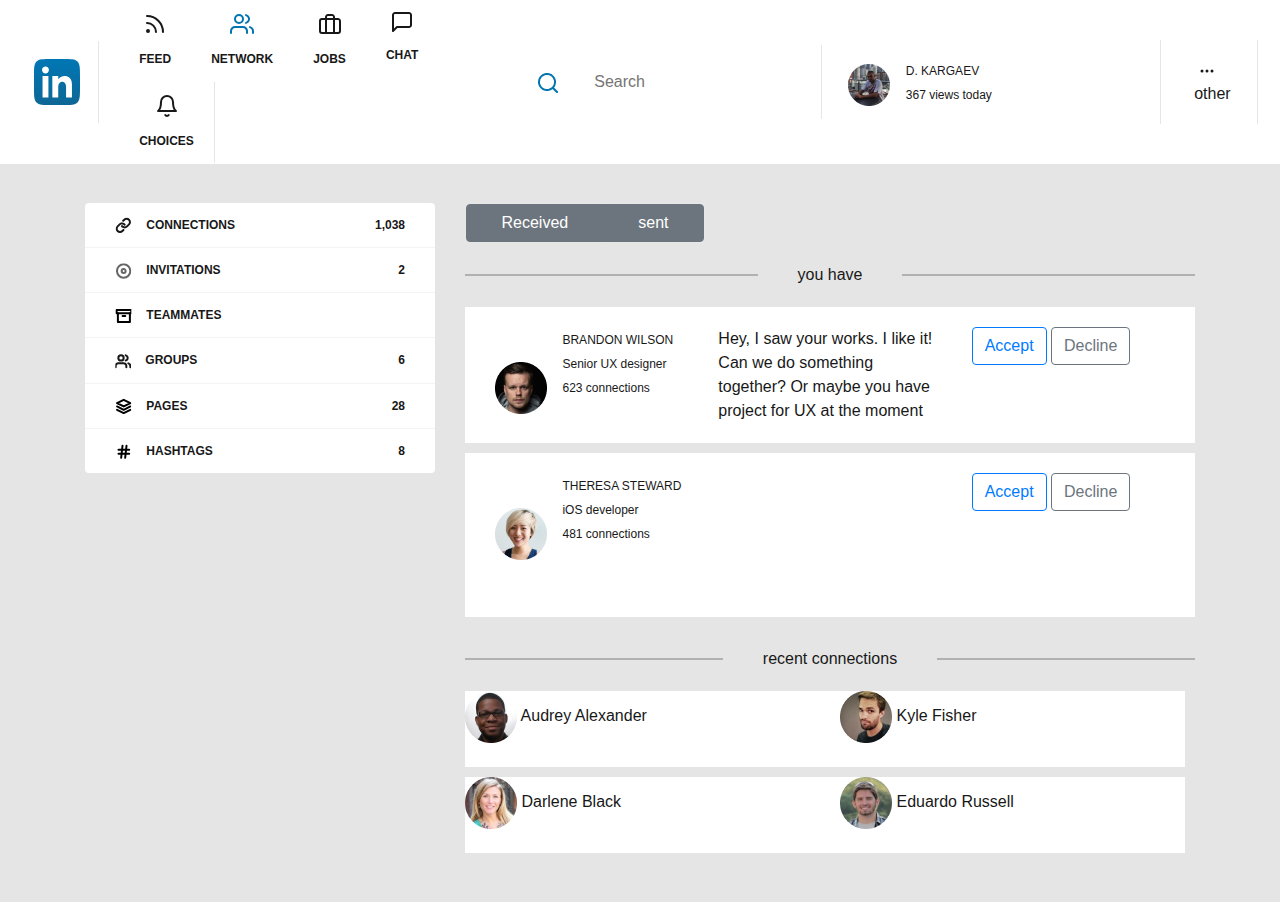
==== index.html @ acd1dc99 "task-3" ====
<!DOCTYPE html>
<html lang="en">
<head>
    <meta charset="UTF-8">
    <meta http-equiv="X-UA-Compatible" content="IE=edge">
    <meta name="viewport" content="width=device-width, initial-scale=1.0">
    <link rel="stylesheet" href="bootstrap/bootstrap.css">
    <link rel="stylesheet" href="css/normalize.css">
    <link rel="stylesheet" href="css/style.css">
    <title>Box modal</title>
    </head>
<body>
    <header class="network-header">
        <div class="container-fluid">
            <div class="row no-gutters align-items-center">
                <div class="col">
                    <div class="network-header__logo">
                        <img src="img/logo.svg" alt="linkedin">
                    </div>
                    <!-- /.network-header__logo -->
                </div>
                <div class="col-4">
                    <ul class="nav">
                        <li class="nav-item network-header-menu">
                            <a class="nav-link active network-nav__link" href="#">
                                <svg class="network-header__svg" width="24" height="24" viewBox="0 0 24 24" fill="none" xmlns="http://www.w3.org/2000/svg">
                                    <path d="M4 11C6.38695 11 8.67613 11.9482 10.364 13.636C12.0518 15.3239 13 17.6131 13 20" stroke="#181818" stroke-width="2" stroke-linecap="round" stroke-linejoin="round"/>
                                    <path d="M4 4C8.24346 4 12.3131 5.68571 15.3137 8.68629C18.3143 11.6869 20 15.7565 20 20" stroke="#181818" stroke-width="2" stroke-linecap="round" stroke-linejoin="round"/>
                                    <path d="M5 20C5.55228 20 6 19.5523 6 19C6 18.4477 5.55228 18 5 18C4.44772 18 4 18.4477 4 19C4 19.5523 4.44772 20 5 20Z" stroke="#181818" stroke-width="2" stroke-linecap="round" stroke-linejoin="round"/>
                                </svg>
                                Feed
                            </a>
                        </li>
                        <li class="nav-item network-header-menu">
                            <a class="nav-link network-nav__link" href="#">
                                <svg class="network-header__svg" width="24" height="24" viewBox="0 0 24 24" fill="none" xmlns="http://www.w3.org/2000/svg">
                                    <path d="M17 21V19C17 17.9391 16.5786 16.9217 15.8284 16.1716C15.0783 15.4214 14.0609 15 13 15H5C3.93913 15 2.92172 15.4214 2.17157 16.1716C1.42143 16.9217 1 17.9391 1 19V21" stroke="#0275B1" stroke-width="2" stroke-linecap="round" stroke-linejoin="round"/>
                                    <path d="M9 11C11.2091 11 13 9.20914 13 7C13 4.79086 11.2091 3 9 3C6.79086 3 5 4.79086 5 7C5 9.20914 6.79086 11 9 11Z" stroke="#0275B1" stroke-width="2" stroke-linecap="round" stroke-linejoin="round"/>
                                    <path d="M23 21V19C22.9993 18.1137 22.7044 17.2528 22.1614 16.5523C21.6184 15.8519 20.8581 15.3516 20 15.13" stroke="#0275B1" stroke-width="2" stroke-linecap="round" stroke-linejoin="round"/>
                                    <path d="M16 3.13C16.8604 3.3503 17.623 3.8507 18.1676 4.55231C18.7122 5.25392 19.0078 6.11683 19.0078 7.005C19.0078 7.89317 18.7122 8.75608 18.1676 9.45769C17.623 10.1593 16.8604 10.6597 16 10.88" stroke="#0275B1" stroke-width="2" stroke-linecap="round" stroke-linejoin="round"/>
                                </svg>
                                Network
                            </a>
                        </li>
                        <li class="nav-item network-header-menu">
                            <a class="nav-link network-nav__link" href="#">
                                <svg class="network-header__svg" height="24" viewBox="0 0 24 24" fill="none" xmlns="http://www.w3.org/2000/svg">
                                    <path d="M20 7H4C2.89543 7 2 7.89543 2 9V19C2 20.1046 2.89543 21 4 21H20C21.1046 21 22 20.1046 22 19V9C22 7.89543 21.1046 7 20 7Z" stroke="#181818" stroke-width="2" stroke-linecap="round" stroke-linejoin="round"/>
                                    <path d="M16 21V5C16 4.46957 15.7893 3.96086 15.4142 3.58579C15.0391 3.21071 14.5304 3 14 3H10C9.46957 3 8.96086 3.21071 8.58579 3.58579C8.21071 3.96086 8 4.46957 8 5V21" stroke="#181818" stroke-width="2" stroke-linecap="round" stroke-linejoin="round"/>
                                </svg>
                                Jobs
                            </a>
                        </li>
                        <li class="nav-item network-header-menu">
                            <a class="nav-link network-nav__link" href="#">
                                <svg class="network-header__svg" width="20" height="20" viewBox="0 0 20 20" fill="none" xmlns="http://www.w3.org/2000/svg">
                                    <path d="M19 13C19 13.5304 18.7893 14.0391 18.4142 14.4142C18.0391 14.7893 17.5304 15 17 15H5L1 19V3C1 2.46957 1.21071 1.96086 1.58579 1.58579C1.96086 1.21071 2.46957 1 3 1H17C17.5304 1 18.0391 1.21071 18.4142 1.58579C18.7893 1.96086 19 2.46957 19 3V13Z" stroke="#181818" stroke-width="2" stroke-linecap="round" stroke-linejoin="round"/>
                                </svg>
                                Chat
                            </a>
                        </li>
                        <li class="nav-item network-header-menu">
                            <a class="nav-link network-nav__link" href="#">
                                <svg class="network-header__svg"width="24" height="24" viewBox="0 0 24 24" fill="none" xmlns="http://www.w3.org/2000/svg">
                                    <path d="M18 8C18 6.4087 17.3679 4.88258 16.2426 3.75736C15.1174 2.63214 13.5913 2 12 2C10.4087 2 8.88258 2.63214 7.75736 3.75736C6.63214 4.88258 6 6.4087 6 8C6 15 3 17 3 17H21C21 17 18 15 18 8Z" stroke="#181818" stroke-width="2" stroke-linecap="round" stroke-linejoin="round"/>
                                    <path d="M13.73 21C13.5542 21.3031 13.3019 21.5547 12.9982 21.7295C12.6946 21.9044 12.3504 21.9965 12 21.9965C11.6496 21.9965 11.3054 21.9044 11.0018 21.7295C10.6982 21.5547 10.4458 21.3031 10.27 21" stroke="#181818" stroke-width="2" stroke-linecap="round" stroke-linejoin="round"/>
                                </svg>
                                Choices
                            </a>
                        </li>
                    </ul>
                </div>
                <div class="col-3">
                    <img src="img/search-icon.png" alt="search-icon">
                    <input type="search" placeholder="Search">
                </div>
                <div class="col-3">
                    <div class="network-header__user">
                        <img class="user-img" src="img/user-img.jpg" alt="user">
                        <div class="user-name">
                             <h5>d. kargaev</h5>
                            <p>367 views today</p>                                
                        </div>                                             
                    </div>
                </div>  
                <div class="col">
                    <div class="other">
                        <svg width="16" height="16" fill="currentColor" class="bi bi-three-dots" viewBox="0 0 16 16">
                            <path d="M3 9.5a1.5 1.5 0 1 1 0-3 1.5 1.5 0 0 1 0 3zm5 0a1.5 1.5 0 1 1 0-3 1.5 1.5 0 0 1 0 3zm5 0a1.5 1.5 0 1 1 0-3 1.5 1.5 0 0 1 0 3z"/>
                          </svg>
                          <figcaption class="podpis">other</figcaption>
                    </div>
                    
                </div>


                </div>
            </div>
        </div>
    </header>  
    <section class="network">
            <div class="container">
                <div class="row">
                    <div class="col-4">
                        <ul class="nav flex-column network-menu">
                            <li class="nav-item network-menu__item">
                              <a class="nav-link network-menu__link active" href="#">
                                <svg width="17" height="17" viewBox="0 0 17 17" fill="none" xmlns="http://www.w3.org/2000/svg">
                                    <g clip-path="url(#clip0)">
                                    <path d="M6.9978 9.03973C7.2841 9.42248 7.64937 9.73918 8.06884 9.96835C8.4883 10.1975 8.95214 10.3338 9.4289 10.3679C9.90567 10.4021 10.3842 10.3333 10.832 10.1662C11.2799 9.99919 11.6865 9.73777 12.0245 9.39973L14.0245 7.39973C14.6317 6.77105 14.9676 5.92904 14.9601 5.05506C14.9525 4.18107 14.6019 3.34502 13.9839 2.727C13.3658 2.10897 12.5298 1.75841 11.6558 1.75081C10.7818 1.74322 9.93981 2.0792 9.31114 2.68639L8.16447 3.82639" stroke="#181818" stroke-width="2" stroke-linecap="round" stroke-linejoin="round"/>
                                    <path d="M9.66428 7.70631C9.37797 7.32355 9.0127 7.00685 8.59324 6.77768C8.17378 6.54851 7.70994 6.41223 7.23318 6.37808C6.75641 6.34394 6.27789 6.41273 5.83005 6.57979C5.38221 6.74684 4.97553 7.00826 4.63761 7.34631L2.63761 9.34631C2.03042 9.97498 1.69444 10.817 1.70203 11.691C1.70963 12.565 2.06019 13.401 2.67822 14.019C3.29624 14.6371 4.13228 14.9876 5.00627 14.9952C5.88026 15.0028 6.72227 14.6668 7.35094 14.0596L8.49094 12.9196" stroke="#181818" stroke-width="2" stroke-linecap="round" stroke-linejoin="round"/>
                                    </g>
                                    <defs>
                                    <clipPath id="clip0">
                                    <rect width="16" height="16" fill="white" transform="translate(0.331055 0.373047)"/>
                                    </clipPath>
                                    </defs>
                                    </svg>                                    
                                    Connections
                                    <span>1,038</span></a>
                            </li>
                            <li class="nav-item network-menu__item">
                                <a class="nav-link network-menu__link" href="#" active>
                                <svg width="17" height="16" viewBox="0 0 17 16" fill="none" xmlns="http://www.w3.org/2000/svg">
                                    <g opacity="0.6" clip-path="url(#clip0)">
                                    <path d="M8.64347 14.6667C12.3254 14.6667 15.3101 11.6819 15.3101 8C15.3101 4.3181 12.3254 1.33333 8.64347 1.33333C4.96158 1.33333 1.97681 4.3181 1.97681 8C1.97681 11.6819 4.96158 14.6667 8.64347 14.6667Z" stroke="black" stroke-width="2" stroke-linecap="round" stroke-linejoin="round"/>
                                    <path d="M8.64355 10C9.74812 10 10.6436 9.10457 10.6436 8C10.6436 6.89543 9.74812 6 8.64355 6C7.53899 6 6.64355 6.89543 6.64355 8C6.64355 9.10457 7.53899 10 8.64355 10Z" stroke="black" stroke-width="2" stroke-linecap="round" stroke-linejoin="round"/>
                                    </g>
                                    <defs>
                                    <clipPath id="clip0">
                                    <rect width="16" height="16" fill="white" transform="translate(0.643555)"/>
                                    </clipPath>
                                    </defs>
                                    </svg>
                                Invitations
                                <span>2</span>
                                </a>
                            </li>
                            <li class="nav-item network-menu__item">
                                <a class="nav-link network-menu__link" href="#">
                                    <svg width="17" height="16" viewBox="0 0 17 16" fill="none" xmlns="http://www.w3.org/2000/svg">
                                        <g clip-path="url(#clip0)">
                                        <path d="M14.8896 5.33333V14H2.88965V5.33333" stroke="black" stroke-width="2" stroke-linecap="round" stroke-linejoin="round"/>
                                        <path d="M16.2231 2H1.5564V5.33333H16.2231V2Z" stroke="black" stroke-width="2" stroke-linecap="round" stroke-linejoin="round"/>
                                        <path d="M7.5564 8H10.2231" stroke="black" stroke-width="2" stroke-linecap="round" stroke-linejoin="round"/>
                                        </g>
                                        <defs>
                                        <clipPath id="clip0">
                                        <rect width="16" height="16" fill="white" transform="translate(0.889648)"/>
                                        </clipPath>
                                        </defs>
                                        </svg>
                                    Teammates
                                </a>
                            </li>
                            <li class="nav-item network-menu__item">
                                <a class="nav-link network-menu__link" href="#">
                                    <svg width="16" height="17" viewBox="0 0 16 17" fill="none" xmlns="http://www.w3.org/2000/svg">
                                        <g clip-path="url(#clip0)">
                                        <path d="M11.3334 14.2686V12.9352C11.3334 12.228 11.0525 11.5497 10.5524 11.0496C10.0523 10.5495 9.37399 10.2686 8.66675 10.2686H3.33341C2.62617 10.2686 1.94789 10.5495 1.4478 11.0496C0.9477 11.5497 0.666748 12.228 0.666748 12.9352V14.2686" stroke="#181818" stroke-width="2" stroke-linecap="round" stroke-linejoin="round"/>
                                        <path d="M5.99992 7.60189C7.47268 7.60189 8.66659 6.40798 8.66659 4.93522C8.66659 3.46246 7.47268 2.26855 5.99992 2.26855C4.52716 2.26855 3.33325 3.46246 3.33325 4.93522C3.33325 6.40798 4.52716 7.60189 5.99992 7.60189Z" stroke="#181818" stroke-width="2" stroke-linecap="round" stroke-linejoin="round"/>
                                        <path d="M15.3333 14.2686V12.9353C15.3328 12.3444 15.1362 11.7704 14.7742 11.3035C14.4122 10.8365 13.9053 10.503 13.3333 10.3553" stroke="#181818" stroke-width="2" stroke-linecap="round" stroke-linejoin="round"/>
                                        <path d="M10.6667 2.35526C11.2404 2.50212 11.7488 2.83572 12.1118 3.30346C12.4749 3.7712 12.672 4.34647 12.672 4.93859C12.672 5.5307 12.4749 6.10598 12.1118 6.57371C11.7488 7.04145 11.2404 7.37505 10.6667 7.52192" stroke="#181818" stroke-width="2" stroke-linecap="round" stroke-linejoin="round"/>
                                        </g>
                                        <defs>
                                        <clipPath id="clip0">
                                        <rect width="16" height="16" fill="white" transform="translate(0 0.268555)"/>
                                        </clipPath>
                                        </defs>
                                        </svg>                                         
                                        groups
                                    <span>6</span>
                                </a>
                            </li>
                            <li class="nav-item network-menu__item">
                                <a class="nav-link network-menu__link" href="#">
                                    <svg width="17" height="17" viewBox="0 0 17 17" fill="none" xmlns="http://www.w3.org/2000/svg">
                                        <g clip-path="url(#clip0)">
                                        <path d="M8.70988 1.78061L2.04321 5.11394L8.70988 8.44728L15.3765 5.11394L8.70988 1.78061Z" stroke="black" stroke-width="2" stroke-linecap="round" stroke-linejoin="round"/>
                                        <path d="M2.04321 11.7806L8.70988 15.1139L15.3765 11.7806" stroke="black" stroke-width="2" stroke-linecap="round" stroke-linejoin="round"/>
                                        <path d="M2.04321 8.44727L8.70988 11.7806L15.3765 8.44727" stroke="black" stroke-width="2" stroke-linecap="round" stroke-linejoin="round"/>
                                        </g>
                                        <defs>
                                        <clipPath id="clip0">
                                        <rect width="16" height="16" fill="white" transform="translate(0.709961 0.447266)"/>
                                        </clipPath>
                                        </defs>
                                        </svg>
                                        pages
                                        <span>28</span></a>
                            </li>
                            <li class="nav-item network-menu__item">
                                <a class="nav-link network-menu__link" href="#">
                                    <svg width="17" height="17" viewBox="0 0 17 17" fill="none" xmlns="http://www.w3.org/2000/svg">
                                        <path d="M3.50854 6.75195H14.1752" stroke="black" stroke-width="2" stroke-linecap="round" stroke-linejoin="round"/>
                                        <path d="M3.50854 10.752H14.1752" stroke="black" stroke-width="2" stroke-linecap="round" stroke-linejoin="round"/>
                                        <path d="M7.50838 2.75195L6.17505 14.752" stroke="black" stroke-width="2" stroke-linecap="round" stroke-linejoin="round"/>
                                        <path d="M11.5084 2.75195L10.175 14.752" stroke="black" stroke-width="2" stroke-linecap="round" stroke-linejoin="round"/>
                                        </svg>
                                    hashtags
                                <span>8</span></a>
                            </li>
                        </ul>
                    </div>
                    
    
                    <div class="col-8">
                        <div class="button-tab">
                            <div class="btn-group" role="group" aria-label="Basic example">
                                <button type="button" class="btn btn-secondary">Received</button>
                                <button type="button" class="btn btn-secondary">sent</button>
                            </div>
                        </div> 
                        <span class="text">you have </span>
                        <!-- / new friends block-->
                        <ul class="nav flex-column network-content">
                            <li class="nav-item network-content__friends">
                                <div class="row">          
                                    <div class="col">
                                        <img  class="new-freinds_img" src="img/new_frends-1.jpg" alt="">
                                        <div class="new_friends_info">
                                            <h5>Brandon Wilson</h5>
                                            <p>Senior UX designer</p>
                                            <p>623 connections</p>

                                        </div>
                                    
                                    </div>
                                    <div class="col">                                    
                                        <span>Hey, I saw your works. I like it! Can we do something together? Or maybe you have project for UX at the moment</span>
                                    </div>
                                    <div class="col">                                    
                                        <button type="button" class="btn btn-outline-primary">Accept</button>
                                        <button type="button" class="btn btn-outline-secondary">Decline</button>
                                    </div>
                                </div>                                

                            </li>
                            <li class="nav-item network-content__friends">
                                <div class="row"> 
                                    <div class="col">
                                        <img  class="new-freinds_img" src="img/new_frends-2.jpg" alt="">
                                        <div class="new_friends_info">
                                            <h5>Theresa Steward</h5>
                                            <p>iOS developer</p>
                                            <p>481 connections</p>                                            
                                        </div>
                                    
                                    </div>
                                    <div class="col">                                    
                                    </div>
                                    <div class="col">                                    
                                        <button type="button" class="btn btn-outline-primary">Accept</button>
                                        <button type="button" class="btn btn-outline-secondary">Decline</button>
                                    </div>
                                </div>                                

                            </li>
                        </ul>  
                        <!-- / friends block-->                    
                        <span class="text">recent connections</span>
                        <ul class="nav flex-column network-content">
                            <li class="nav-item network-content__oldfriends">
                                <div class="row"> 
                                    <div class="col">
                                        <img src="img/frends-3.jpg" alt="">                                    
                                        <span>Audrey Alexander</span>

                                    </div>
                                        <div class="col">
                                            <img src="img/frends-4.jpg" alt="">                                    
                                            <span>Kyle Fisher</span>
                                        </div>
                            </li> 
                            <li class="nav-item network-content__oldfriends">
                                <div class="row"> 
                                    <div class="col">
                                        <img src="img/frends-5.jpg" alt="">                                    
                                        <span>Darlene Black</span>
                                    </div>
                                        <div class="col">
                                            <img src="img/frends-6.jpg" alt="">                                    
                                            <span>Eduardo Russell</span>
                                        </div>
                            

                        </ul>
                        
                    </div>
                </div>
                
            </div>
        
    </section>
    <!-- /.section -->
    
</body>
</html>
---- css/style.css ----
body {
	background-color: #E5E5E5;
	font-family: "GothamPro-Medium", sans-serif;
	color: #181818;
}

/* блок с шапкой и меню */
.network-header {
	background-color: #ffffff;
}
.network-header__logo {
	text-align: center;
	border-right: 1px solid #E5E5E5;
	padding: 18px 0;
	margin-right: 20px;
}

.network-header-menu:nth-child(5) > a {
	border-right: 1px solid #E5E5E5;
	padding-right: 20px;
}

.network-nav__link {
	padding: 12px 0;
	margin: 0 20px;
	font-size: 12px;
    font-weight: 600;
    text-transform: uppercase;
	color: #181818;
	border-bottom: 2px solid transparent;
}
.network-nav__link:hover,
.network-nav__link:focus {
	border-bottom: 2px solid #0275B1;
	padding-top: 12px;
	padding-bottom: 12px;
}
.network-header__svg {
	display: block;
	margin: 0 auto 14px auto;
}

input[type="search"] {
    background-image: url(../img/search.svg);
    background-repeat: no-repeat;
    padding: 28px 30px;
    background-position-y: center;
	border: 0;
	outline: none;
	border-right: 1px solid #E5E5E5;
	padding-right: 20px;
}

.network-header__user {
	display: block;
	margin: 0 auto;	
	border-right: 1px solid #E5E5E5;
	padding: 18px 0;

}

.user-img{
	margin-right: -4px;
    vertical-align: bottom;
}


.user-name{
	display: inline-block;
    width: 132px;
    margin-left: 15px;
}

h5 {
	display: inline-block;
    text-transform: uppercase;
    font-weight: 500;
    font-size: 12px;
    line-height: 12px;
	margin: 0;
}

p {
	display: inline-block;
    margin: 0;
    font-weight: 400;
    font-size: 12px;
    line-height: 12px;
}

.other{
	width: 90px;
    text-align: center;
    box-sizing: border-box;
    align-content: center;
	margin: 0 auto;	
	border-right: 1px solid #E5E5E5;
	padding: 18px 0;
}



/* блок с вертикальными пунктами меню */
.text{
	display: grid;
  	align-items: center;
 	text-align: center;
	grid-template-columns: minmax(50px, 1fr) auto minmax(50px, 1fr);
  	gap: 40px;
	margin: 20px 0;
	
}

.text::after, 
.text::before{
	content: '';
  	border-top: 2px double;
	color: #b1b1b1;
} 

.network {
	padding: 39px 0;
}

.network-menu {
	background-color: #ffffff;
	border-radius: 4px;
	overflow: hidden;
}

.network-menu__link {
	padding: 13px 30px;
	border-bottom: 1px solid #F4F4F4;
	color: #181818;
	font-size: 12px;
	font-weight: 600;
	text-transform: uppercase;
	position: relative;
}

.network-menu__link span {
	position: absolute;
	right: 30px;
}

.network-menu__link:hover,
.network-menu__link:focus {
	padding: 13px 20px;
	border-left: 10px solid #0275B1;
}

.network-menu :nth-child(6) a {
	border-bottom: 0;
}

svg {
	margin-right: 11px;
}

.network-menu__item:hover svg path,
.network-menu__item:hover .network-menu__link {
	stroke: #747474;
	color: #747474;
}

.network-menu__link:focus svg path,
.network-menu__link:focus {
	stroke: #747474;
	color: #747474;
}

.btn-group{
	width: 240px;
	border: 1px solid #E7E7E7;
}

.btn-group:focus,
.btn-group:hover{
	background-color: #0077B5;
}

.network-content__friends{
	margin-bottom: 10px;
    background-color: #fff;
	padding: 20px 0;
}

.new-freinds_img{
	margin-left: 30px;
	margin-right: -4px;
}

.new_friends_info{
	display: inline-block;
    width: 119px;
    margin-left: 15px;
}

.network-content__oldfriends{
	margin-bottom: 10px;
	margin-right: 10px;
	background-color: #fff;
}
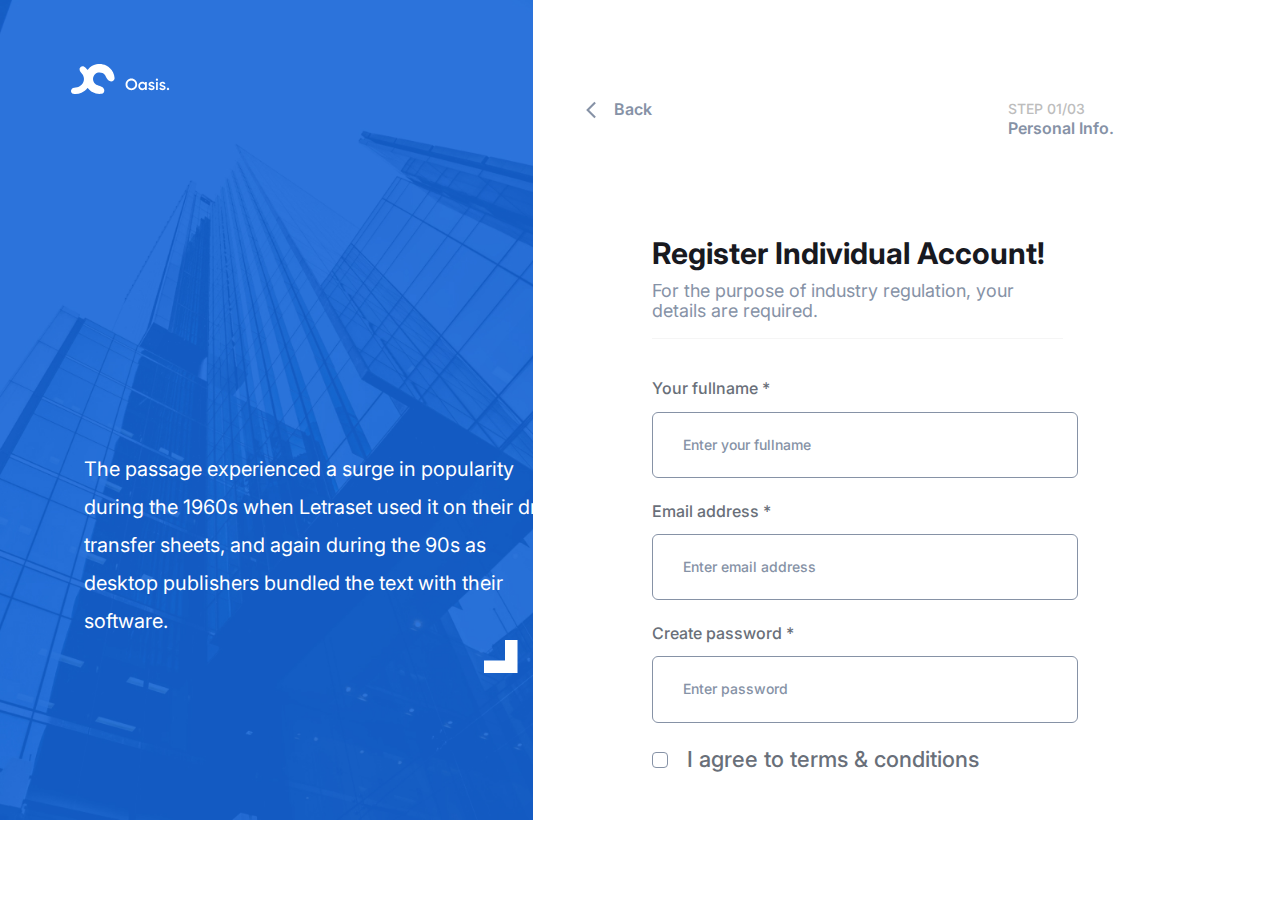
==== commit c20920d6: "task-4" ====
--- a/index.html
+++ b/index.html
@@ -4,295 +4,90 @@
     <meta charset="UTF-8">
     <meta http-equiv="X-UA-Compatible" content="IE=edge">
     <meta name="viewport" content="width=device-width, initial-scale=1.0">
-    <link rel="stylesheet" href="bootstrap/bootstrap.css">
+    <link rel="stylesheet" href="bootstrap/bootstrap-grid.min.css">
+    <link rel="preconnect" href="https://fonts.gstatic.com">
+    <link href="https://fonts.googleapis.com/css2?family=Inter:wght@300;400;500;700&display=swap" rel="stylesheet">
     <link rel="stylesheet" href="css/normalize.css">
     <link rel="stylesheet" href="css/style.css">
-    <title>Box modal</title>
-    </head>
+    <title>Document</title>
+</head>
 <body>
-    <header class="network-header">
-        <div class="container-fluid">
-            <div class="row no-gutters align-items-center">
-                <div class="col">
-                    <div class="network-header__logo">
-                        <img src="img/logo.svg" alt="linkedin">
+    <section>
+        <div class="container">
+            <!-- Content here -->
+          </div>
+    </section>
+    <section class="network">
+        <div class="row no-gutters">
+            <div class=".col-xs-12 .col-md-12 col-lg-5">
+                 <div class="container-1">
+                    <img  class="container-1__logo" src="img/logo.svg" alt="logo">
+                     <div class="container-1__inf">
+                         <p>The passage experienced a surge in popularity during the 1960s when Letraset used it on their dry-transfer sheets, and again during the 90s as desktop publishers bundled the text with their software.</p>
+                         <svg width="34" height="33" viewBox="0 0 34 33" fill="none">
+                            <path d="M21 0H33.5V33H0V20.5H21V0Z" fill="white"/>
+                        </svg>
                     </div>
-                    <!-- /.network-header__logo -->
+                 </div>
+                 <!-- Контейнер закончился -->
+            </div>
+            <div class=".col-xs-12 .col-md-12 col-lg-7 .col-md-offset-1">
+                <div class="container-2">
+                    <div class="container-2__register">
+                        <div class="row justify-content-between">
+                            <div class=".col-md-4 col-lg-4">
+                                <div class="container-2__back">
+                                    <img src="img/arrow-back.svg" alt="arrow-back">
+                                    <span>Back</span>
+                                </div>
+                                <!-- /.container-2__back -->
+                            </div>
+                            <div class=".col-md-4 col-lg-4">
+                                <div class="container-2__right">
+                                    <span>step 01/03</span>
+                                </div>
+                                <!-- /.container-2__right -->
+                            </div>
+                        </div>  
+
+                        <div class="row justify-content-end">
+                              <div class=".col-md-4 col-lg-4">
+                                <div class="container-2__info">
+                                    <span>Personal Info.</span>
+                                </div>
+                              </div>
+                         </div>
+
+                         <div class="container-2__registerform">
+                             <div class=".col-md-8 col-lg-8 offset-md-1">
+                                <h1>Register Individual Account!</h1>
+                                <p>For the purpose of industry regulation, your details are required.</p>
+                                <form action="#">
+                                    <label for="fullname">Your fullname *</label>
+                                    <input type="text" id="fullname" placeholder="Enter your fullname">
+
+                                    <label for="email">Email address *</label>
+                                    <input type="email" id="email" placeholder="Enter email address">
+
+                                    <label for="password">Create password *</label>
+                                    <input type="password" id="password" placeholder="Enter password">
+
+                                    <div class="container-2__conditions">
+                                        <label for="checkbox" class="container-2__label">
+                                            <input type="checkbox">
+                                            <span class="checkmark"></span>
+                                            I agree to terms & conditions
+                                        </label>
+                                    </div>
+                                    
+                                </form>
+                             </div>
+                            
+                        </div>
+                     </div>
                 </div>
-                <div class="col-4">
-                    <ul class="nav">
-                        <li class="nav-item network-header-menu">
-                            <a class="nav-link active network-nav__link" href="#">
-                                <svg class="network-header__svg" width="24" height="24" viewBox="0 0 24 24" fill="none" xmlns="http://www.w3.org/2000/svg">
-                                    <path d="M4 11C6.38695 11 8.67613 11.9482 10.364 13.636C12.0518 15.3239 13 17.6131 13 20" stroke="#181818" stroke-width="2" stroke-linecap="round" stroke-linejoin="round"/>
-                                    <path d="M4 4C8.24346 4 12.3131 5.68571 15.3137 8.68629C18.3143 11.6869 20 15.7565 20 20" stroke="#181818" stroke-width="2" stroke-linecap="round" stroke-linejoin="round"/>
-                                    <path d="M5 20C5.55228 20 6 19.5523 6 19C6 18.4477 5.55228 18 5 18C4.44772 18 4 18.4477 4 19C4 19.5523 4.44772 20 5 20Z" stroke="#181818" stroke-width="2" stroke-linecap="round" stroke-linejoin="round"/>
-                                </svg>
-                                Feed
-                            </a>
-                        </li>
-                        <li class="nav-item network-header-menu">
-                            <a class="nav-link network-nav__link" href="#">
-                                <svg class="network-header__svg" width="24" height="24" viewBox="0 0 24 24" fill="none" xmlns="http://www.w3.org/2000/svg">
-                                    <path d="M17 21V19C17 17.9391 16.5786 16.9217 15.8284 16.1716C15.0783 15.4214 14.0609 15 13 15H5C3.93913 15 2.92172 15.4214 2.17157 16.1716C1.42143 16.9217 1 17.9391 1 19V21" stroke="#0275B1" stroke-width="2" stroke-linecap="round" stroke-linejoin="round"/>
-                                    <path d="M9 11C11.2091 11 13 9.20914 13 7C13 4.79086 11.2091 3 9 3C6.79086 3 5 4.79086 5 7C5 9.20914 6.79086 11 9 11Z" stroke="#0275B1" stroke-width="2" stroke-linecap="round" stroke-linejoin="round"/>
-                                    <path d="M23 21V19C22.9993 18.1137 22.7044 17.2528 22.1614 16.5523C21.6184 15.8519 20.8581 15.3516 20 15.13" stroke="#0275B1" stroke-width="2" stroke-linecap="round" stroke-linejoin="round"/>
-                                    <path d="M16 3.13C16.8604 3.3503 17.623 3.8507 18.1676 4.55231C18.7122 5.25392 19.0078 6.11683 19.0078 7.005C19.0078 7.89317 18.7122 8.75608 18.1676 9.45769C17.623 10.1593 16.8604 10.6597 16 10.88" stroke="#0275B1" stroke-width="2" stroke-linecap="round" stroke-linejoin="round"/>
-                                </svg>
-                                Network
-                            </a>
-                        </li>
-                        <li class="nav-item network-header-menu">
-                            <a class="nav-link network-nav__link" href="#">
-                                <svg class="network-header__svg" height="24" viewBox="0 0 24 24" fill="none" xmlns="http://www.w3.org/2000/svg">
-                                    <path d="M20 7H4C2.89543 7 2 7.89543 2 9V19C2 20.1046 2.89543 21 4 21H20C21.1046 21 22 20.1046 22 19V9C22 7.89543 21.1046 7 20 7Z" stroke="#181818" stroke-width="2" stroke-linecap="round" stroke-linejoin="round"/>
-                                    <path d="M16 21V5C16 4.46957 15.7893 3.96086 15.4142 3.58579C15.0391 3.21071 14.5304 3 14 3H10C9.46957 3 8.96086 3.21071 8.58579 3.58579C8.21071 3.96086 8 4.46957 8 5V21" stroke="#181818" stroke-width="2" stroke-linecap="round" stroke-linejoin="round"/>
-                                </svg>
-                                Jobs
-                            </a>
-                        </li>
-                        <li class="nav-item network-header-menu">
-                            <a class="nav-link network-nav__link" href="#">
-                                <svg class="network-header__svg" width="20" height="20" viewBox="0 0 20 20" fill="none" xmlns="http://www.w3.org/2000/svg">
-                                    <path d="M19 13C19 13.5304 18.7893 14.0391 18.4142 14.4142C18.0391 14.7893 17.5304 15 17 15H5L1 19V3C1 2.46957 1.21071 1.96086 1.58579 1.58579C1.96086 1.21071 2.46957 1 3 1H17C17.5304 1 18.0391 1.21071 18.4142 1.58579C18.7893 1.96086 19 2.46957 19 3V13Z" stroke="#181818" stroke-width="2" stroke-linecap="round" stroke-linejoin="round"/>
-                                </svg>
-                                Chat
-                            </a>
-                        </li>
-                        <li class="nav-item network-header-menu">
-                            <a class="nav-link network-nav__link" href="#">
-                                <svg class="network-header__svg"width="24" height="24" viewBox="0 0 24 24" fill="none" xmlns="http://www.w3.org/2000/svg">
-                                    <path d="M18 8C18 6.4087 17.3679 4.88258 16.2426 3.75736C15.1174 2.63214 13.5913 2 12 2C10.4087 2 8.88258 2.63214 7.75736 3.75736C6.63214 4.88258 6 6.4087 6 8C6 15 3 17 3 17H21C21 17 18 15 18 8Z" stroke="#181818" stroke-width="2" stroke-linecap="round" stroke-linejoin="round"/>
-                                    <path d="M13.73 21C13.5542 21.3031 13.3019 21.5547 12.9982 21.7295C12.6946 21.9044 12.3504 21.9965 12 21.9965C11.6496 21.9965 11.3054 21.9044 11.0018 21.7295C10.6982 21.5547 10.4458 21.3031 10.27 21" stroke="#181818" stroke-width="2" stroke-linecap="round" stroke-linejoin="round"/>
-                                </svg>
-                                Choices
-                            </a>
-                        </li>
-                    </ul>
-                </div>
-                <div class="col-3">
-                    <img src="img/search-icon.png" alt="search-icon">
-                    <input type="search" placeholder="Search">
-                </div>
-                <div class="col-3">
-                    <div class="network-header__user">
-                        <img class="user-img" src="img/user-img.jpg" alt="user">
-                        <div class="user-name">
-                             <h5>d. kargaev</h5>
-                            <p>367 views today</p>                                
-                        </div>                                             
-                    </div>
-                </div>  
-                <div class="col">
-                    <div class="other">
-                        <svg width="16" height="16" fill="currentColor" class="bi bi-three-dots" viewBox="0 0 16 16">
-                            <path d="M3 9.5a1.5 1.5 0 1 1 0-3 1.5 1.5 0 0 1 0 3zm5 0a1.5 1.5 0 1 1 0-3 1.5 1.5 0 0 1 0 3zm5 0a1.5 1.5 0 1 1 0-3 1.5 1.5 0 0 1 0 3z"/>
-                          </svg>
-                          <figcaption class="podpis">other</figcaption>
-                    </div>
-                    
-                </div>
-
-
-                </div>
-            </div>
+                <!-- Контейнер закончился -->
         </div>
-    </header>  
-    <section class="network">
-            <div class="container">
-                <div class="row">
-                    <div class="col-4">
-                        <ul class="nav flex-column network-menu">
-                            <li class="nav-item network-menu__item">
-                              <a class="nav-link network-menu__link active" href="#">
-                                <svg width="17" height="17" viewBox="0 0 17 17" fill="none" xmlns="http://www.w3.org/2000/svg">
-                                    <g clip-path="url(#clip0)">
-                                    <path d="M6.9978 9.03973C7.2841 9.42248 7.64937 9.73918 8.06884 9.96835C8.4883 10.1975 8.95214 10.3338 9.4289 10.3679C9.90567 10.4021 10.3842 10.3333 10.832 10.1662C11.2799 9.99919 11.6865 9.73777 12.0245 9.39973L14.0245 7.39973C14.6317 6.77105 14.9676 5.92904 14.9601 5.05506C14.9525 4.18107 14.6019 3.34502 13.9839 2.727C13.3658 2.10897 12.5298 1.75841 11.6558 1.75081C10.7818 1.74322 9.93981 2.0792 9.31114 2.68639L8.16447 3.82639" stroke="#181818" stroke-width="2" stroke-linecap="round" stroke-linejoin="round"/>
-                                    <path d="M9.66428 7.70631C9.37797 7.32355 9.0127 7.00685 8.59324 6.77768C8.17378 6.54851 7.70994 6.41223 7.23318 6.37808C6.75641 6.34394 6.27789 6.41273 5.83005 6.57979C5.38221 6.74684 4.97553 7.00826 4.63761 7.34631L2.63761 9.34631C2.03042 9.97498 1.69444 10.817 1.70203 11.691C1.70963 12.565 2.06019 13.401 2.67822 14.019C3.29624 14.6371 4.13228 14.9876 5.00627 14.9952C5.88026 15.0028 6.72227 14.6668 7.35094 14.0596L8.49094 12.9196" stroke="#181818" stroke-width="2" stroke-linecap="round" stroke-linejoin="round"/>
-                                    </g>
-                                    <defs>
-                                    <clipPath id="clip0">
-                                    <rect width="16" height="16" fill="white" transform="translate(0.331055 0.373047)"/>
-                                    </clipPath>
-                                    </defs>
-                                    </svg>                                    
-                                    Connections
-                                    <span>1,038</span></a>
-                            </li>
-                            <li class="nav-item network-menu__item">
-                                <a class="nav-link network-menu__link" href="#" active>
-                                <svg width="17" height="16" viewBox="0 0 17 16" fill="none" xmlns="http://www.w3.org/2000/svg">
-                                    <g opacity="0.6" clip-path="url(#clip0)">
-                                    <path d="M8.64347 14.6667C12.3254 14.6667 15.3101 11.6819 15.3101 8C15.3101 4.3181 12.3254 1.33333 8.64347 1.33333C4.96158 1.33333 1.97681 4.3181 1.97681 8C1.97681 11.6819 4.96158 14.6667 8.64347 14.6667Z" stroke="black" stroke-width="2" stroke-linecap="round" stroke-linejoin="round"/>
-                                    <path d="M8.64355 10C9.74812 10 10.6436 9.10457 10.6436 8C10.6436 6.89543 9.74812 6 8.64355 6C7.53899 6 6.64355 6.89543 6.64355 8C6.64355 9.10457 7.53899 10 8.64355 10Z" stroke="black" stroke-width="2" stroke-linecap="round" stroke-linejoin="round"/>
-                                    </g>
-                                    <defs>
-                                    <clipPath id="clip0">
-                                    <rect width="16" height="16" fill="white" transform="translate(0.643555)"/>
-                                    </clipPath>
-                                    </defs>
-                                    </svg>
-                                Invitations
-                                <span>2</span>
-                                </a>
-                            </li>
-                            <li class="nav-item network-menu__item">
-                                <a class="nav-link network-menu__link" href="#">
-                                    <svg width="17" height="16" viewBox="0 0 17 16" fill="none" xmlns="http://www.w3.org/2000/svg">
-                                        <g clip-path="url(#clip0)">
-                                        <path d="M14.8896 5.33333V14H2.88965V5.33333" stroke="black" stroke-width="2" stroke-linecap="round" stroke-linejoin="round"/>
-                                        <path d="M16.2231 2H1.5564V5.33333H16.2231V2Z" stroke="black" stroke-width="2" stroke-linecap="round" stroke-linejoin="round"/>
-                                        <path d="M7.5564 8H10.2231" stroke="black" stroke-width="2" stroke-linecap="round" stroke-linejoin="round"/>
-                                        </g>
-                                        <defs>
-                                        <clipPath id="clip0">
-                                        <rect width="16" height="16" fill="white" transform="translate(0.889648)"/>
-                                        </clipPath>
-                                        </defs>
-                                        </svg>
-                                    Teammates
-                                </a>
-                            </li>
-                            <li class="nav-item network-menu__item">
-                                <a class="nav-link network-menu__link" href="#">
-                                    <svg width="16" height="17" viewBox="0 0 16 17" fill="none" xmlns="http://www.w3.org/2000/svg">
-                                        <g clip-path="url(#clip0)">
-                                        <path d="M11.3334 14.2686V12.9352C11.3334 12.228 11.0525 11.5497 10.5524 11.0496C10.0523 10.5495 9.37399 10.2686 8.66675 10.2686H3.33341C2.62617 10.2686 1.94789 10.5495 1.4478 11.0496C0.9477 11.5497 0.666748 12.228 0.666748 12.9352V14.2686" stroke="#181818" stroke-width="2" stroke-linecap="round" stroke-linejoin="round"/>
-                                        <path d="M5.99992 7.60189C7.47268 7.60189 8.66659 6.40798 8.66659 4.93522C8.66659 3.46246 7.47268 2.26855 5.99992 2.26855C4.52716 2.26855 3.33325 3.46246 3.33325 4.93522C3.33325 6.40798 4.52716 7.60189 5.99992 7.60189Z" stroke="#181818" stroke-width="2" stroke-linecap="round" stroke-linejoin="round"/>
-                                        <path d="M15.3333 14.2686V12.9353C15.3328 12.3444 15.1362 11.7704 14.7742 11.3035C14.4122 10.8365 13.9053 10.503 13.3333 10.3553" stroke="#181818" stroke-width="2" stroke-linecap="round" stroke-linejoin="round"/>
-                                        <path d="M10.6667 2.35526C11.2404 2.50212 11.7488 2.83572 12.1118 3.30346C12.4749 3.7712 12.672 4.34647 12.672 4.93859C12.672 5.5307 12.4749 6.10598 12.1118 6.57371C11.7488 7.04145 11.2404 7.37505 10.6667 7.52192" stroke="#181818" stroke-width="2" stroke-linecap="round" stroke-linejoin="round"/>
-                                        </g>
-                                        <defs>
-                                        <clipPath id="clip0">
-                                        <rect width="16" height="16" fill="white" transform="translate(0 0.268555)"/>
-                                        </clipPath>
-                                        </defs>
-                                        </svg>                                         
-                                        groups
-                                    <span>6</span>
-                                </a>
-                            </li>
-                            <li class="nav-item network-menu__item">
-                                <a class="nav-link network-menu__link" href="#">
-                                    <svg width="17" height="17" viewBox="0 0 17 17" fill="none" xmlns="http://www.w3.org/2000/svg">
-                                        <g clip-path="url(#clip0)">
-                                        <path d="M8.70988 1.78061L2.04321 5.11394L8.70988 8.44728L15.3765 5.11394L8.70988 1.78061Z" stroke="black" stroke-width="2" stroke-linecap="round" stroke-linejoin="round"/>
-                                        <path d="M2.04321 11.7806L8.70988 15.1139L15.3765 11.7806" stroke="black" stroke-width="2" stroke-linecap="round" stroke-linejoin="round"/>
-                                        <path d="M2.04321 8.44727L8.70988 11.7806L15.3765 8.44727" stroke="black" stroke-width="2" stroke-linecap="round" stroke-linejoin="round"/>
-                                        </g>
-                                        <defs>
-                                        <clipPath id="clip0">
-                                        <rect width="16" height="16" fill="white" transform="translate(0.709961 0.447266)"/>
-                                        </clipPath>
-                                        </defs>
-                                        </svg>
-                                        pages
-                                        <span>28</span></a>
-                            </li>
-                            <li class="nav-item network-menu__item">
-                                <a class="nav-link network-menu__link" href="#">
-                                    <svg width="17" height="17" viewBox="0 0 17 17" fill="none" xmlns="http://www.w3.org/2000/svg">
-                                        <path d="M3.50854 6.75195H14.1752" stroke="black" stroke-width="2" stroke-linecap="round" stroke-linejoin="round"/>
-                                        <path d="M3.50854 10.752H14.1752" stroke="black" stroke-width="2" stroke-linecap="round" stroke-linejoin="round"/>
-                                        <path d="M7.50838 2.75195L6.17505 14.752" stroke="black" stroke-width="2" stroke-linecap="round" stroke-linejoin="round"/>
-                                        <path d="M11.5084 2.75195L10.175 14.752" stroke="black" stroke-width="2" stroke-linecap="round" stroke-linejoin="round"/>
-                                        </svg>
-                                    hashtags
-                                <span>8</span></a>
-                            </li>
-                        </ul>
-                    </div>
-                    
-    
-                    <div class="col-8">
-                        <div class="button-tab">
-                            <div class="btn-group" role="group" aria-label="Basic example">
-                                <button type="button" class="btn btn-secondary">Received</button>
-                                <button type="button" class="btn btn-secondary">sent</button>
-                            </div>
-                        </div> 
-                        <span class="text">you have </span>
-                        <!-- / new friends block-->
-                        <ul class="nav flex-column network-content">
-                            <li class="nav-item network-content__friends">
-                                <div class="row">          
-                                    <div class="col">
-                                        <img  class="new-freinds_img" src="img/new_frends-1.jpg" alt="">
-                                        <div class="new_friends_info">
-                                            <h5>Brandon Wilson</h5>
-                                            <p>Senior UX designer</p>
-                                            <p>623 connections</p>
-
-                                        </div>
-                                    
-                                    </div>
-                                    <div class="col">                                    
-                                        <span>Hey, I saw your works. I like it! Can we do something together? Or maybe you have project for UX at the moment</span>
-                                    </div>
-                                    <div class="col">                                    
-                                        <button type="button" class="btn btn-outline-primary">Accept</button>
-                                        <button type="button" class="btn btn-outline-secondary">Decline</button>
-                                    </div>
-                                </div>                                
-
-                            </li>
-                            <li class="nav-item network-content__friends">
-                                <div class="row"> 
-                                    <div class="col">
-                                        <img  class="new-freinds_img" src="img/new_frends-2.jpg" alt="">
-                                        <div class="new_friends_info">
-                                            <h5>Theresa Steward</h5>
-                                            <p>iOS developer</p>
-                                            <p>481 connections</p>                                            
-                                        </div>
-                                    
-                                    </div>
-                                    <div class="col">                                    
-                                    </div>
-                                    <div class="col">                                    
-                                        <button type="button" class="btn btn-outline-primary">Accept</button>
-                                        <button type="button" class="btn btn-outline-secondary">Decline</button>
-                                    </div>
-                                </div>                                
-
-                            </li>
-                        </ul>  
-                        <!-- / friends block-->                    
-                        <span class="text">recent connections</span>
-                        <ul class="nav flex-column network-content">
-                            <li class="nav-item network-content__oldfriends">
-                                <div class="row"> 
-                                    <div class="col">
-                                        <img src="img/frends-3.jpg" alt="">                                    
-                                        <span>Audrey Alexander</span>
-
-                                    </div>
-                                        <div class="col">
-                                            <img src="img/frends-4.jpg" alt="">                                    
-                                            <span>Kyle Fisher</span>
-                                        </div>
-                            </li> 
-                            <li class="nav-item network-content__oldfriends">
-                                <div class="row"> 
-                                    <div class="col">
-                                        <img src="img/frends-5.jpg" alt="">                                    
-                                        <span>Darlene Black</span>
-                                    </div>
-                                        <div class="col">
-                                            <img src="img/frends-6.jpg" alt="">                                    
-                                            <span>Eduardo Russell</span>
-                                        </div>
-                            
-
-                        </ul>
-                        
-                    </div>
-                </div>
-                
-            </div>
-        
     </section>
-    <!-- /.section -->
-    
 </body>
 </html>--- a/css/style.css
+++ b/css/style.css
@@ -1,203 +1,437 @@
 body {
-	background-color: #E5E5E5;
-	font-family: "GothamPro-Medium", sans-serif;
-	color: #181818;
-}
-
-/* блок с шапкой и меню */
-.network-header {
-	background-color: #ffffff;
-}
-.network-header__logo {
-	text-align: center;
-	border-right: 1px solid #E5E5E5;
-	padding: 18px 0;
-	margin-right: 20px;
-}
-
-.network-header-menu:nth-child(5) > a {
-	border-right: 1px solid #E5E5E5;
-	padding-right: 20px;
-}
-
-.network-nav__link {
-	padding: 12px 0;
-	margin: 0 20px;
-	font-size: 12px;
-    font-weight: 600;
-    text-transform: uppercase;
-	color: #181818;
-	border-bottom: 2px solid transparent;
-}
-.network-nav__link:hover,
-.network-nav__link:focus {
-	border-bottom: 2px solid #0275B1;
-	padding-top: 12px;
-	padding-bottom: 12px;
-}
-.network-header__svg {
+    font-family: 'Inter', sans-serif;
+    color: #18191F;
+    box-sizing: border-box;
+}
+
+h1, h2, h3, h4, p {
+    margin: 0;
+}
+
+.container {
+	background-color: brown;
+}
+
+.container-1 {
+	background-image: url(/img/background.jpg);
+	background-size: 100%;
+    background-repeat: no-repeat;
+    position: relative;
+    height: 100vh;
+}
+
+/* начало левого блока */
+.container-1__logo {
+	position: absolute;
+	top:64px;
+	left: 71px;
+}
+
+.container-1__inf {
+	position: relative;
+    top: 50%;
+    left: 84px;
+}
+
+.container-1__inf p {
+	width: 473px;
+	font-weight: 400;
+	font-size: 20px;
+	line-height: 38px;
+	color: #FFFFFF;
+	
+}
+
+.container-1__inf svg {
+	position: relative;
+    left: 75%;
+}
+/* конец левого блока */
+
+/* начало правого блока */
+.container-2 {
+	background-color: #FFFFFF;
+	padding: 75px 91px 0 53px;
+}
+
+.container-2__back {
+	cursor: pointer;
+}
+
+.container-2__back img,
+.container-2__back span {
+	color: #8692A6;
+	vertical-align: middle;
+}
+
+.container-2__back span {
+	font-size: 16px;
+	font-weight: 600;
+	padding-left: 14px;
+}
+
+.container-2__info span {
+	font-size: 16px;
+	font-weight: 600;
+	color: #8692A6;
+}
+
+.container-2__right span {
+	font-size: 14px;
+	font-weight: 500;
+	color:#bdbdbd;
+	text-transform: uppercase;
+}
+
+.container-2__registerform {
+	width: 774px;
+	padding-top: 99px;
+}
+
+.container-2__registerform h1 {
+	width: 427px;
+	font-weight: bold;
+	font-size: 30px;
+	margin-bottom: 10px;
+}
+
+.container-2__registerform p {
+	width: 411px;
+	font-weight: normal;
+	font-size: 18px;
+	color: #8692A6;
+	margin-bottom: 40px;
+	padding-bottom: 16px;
+	border-bottom: 1px solid #f5f5f5;
+}
+
+label {
 	display: block;
-	margin: 0 auto 14px auto;
-}
-
-input[type="search"] {
-    background-image: url(../img/search.svg);
-    background-repeat: no-repeat;
-    padding: 28px 30px;
-    background-position-y: center;
-	border: 0;
+	color: #696F79;
+	font-weight: 500;
+	font-size: 16px;
+	margin-bottom: 14px;
+}
+
+input {
+	display: block;
+	width: 426px;
+	padding: 24px 30px 24px 30px;
+	border: 1px solid #8692A6;
+	box-sizing: border-box;
+	border-radius: 6px;
+	margin-bottom: 24px;
 	outline: none;
-	border-right: 1px solid #E5E5E5;
-	padding-right: 20px;
-}
-
-.network-header__user {
-	display: block;
-	margin: 0 auto;	
-	border-right: 1px solid #E5E5E5;
-	padding: 18px 0;
-
-}
-
-.user-img{
-	margin-right: -4px;
-    vertical-align: bottom;
-}
-
-
-.user-name{
+	color: #494949;
+	font-weight: 500;
+	font-size: 14px;
+	text-overflow: ellipsis;
+	transition: .3s;
+}
+
+input::placeholder {
+	font-size: 14px;
+	font-weight: 500;
+	color: #8692A6;
+}
+
+input:hover,
+input:focus {
+	box-shadow: 0px 4px 10px 3px rgba(0, 0, 0, 0.11);
+	border-color: #1565D8;
+	transition: .3s;
+}
+
+.container-2__conditions {
+	margin-bottom: 39px;
+	position: relative;
+}
+
+.container-2__conditions label {
 	display: inline-block;
-    width: 132px;
-    margin-left: 15px;
-}
-
-h5 {
+	margin: 0;
+    vertical-align: middle;
+	padding-left: 16px;
+    padding-left: 35px;
+    cursor: pointer;
+    font-size: 22px;
+    -webkit-user-select: none;
+    -moz-user-select: none;
+    -ms-user-select: none;
+    user-select: none;
+}
+.checkmark {
+	position: absolute;
+	top: 5px;
+    left: 0;
+    width: 16px;
+	height: 16px;
+	background-color: #fff;
+    border-radius: 4px;
+    border: 1px solid #8692A6;
+}
+.container-2__label:hover .checkmark,
+.checkmark:hover  {
+	box-shadow: 0px 4px 10px 3px rgba(0, 0, 0, 0.11);
+	border-color: #1565D8;
+	transition: .3s;
+}
+
+.container-2__label input:checked ~ .checkmark {
+	background-color: #1565D8;
+}
+
+.container-2__label > .checkmark::after {
+    left: 5px;
+    top: 2px;
+    width: 5px;
+    height: 9px;
+    border: solid white;
+    border-width: 0 3px 3px 0;
+    -webkit-transform: rotate(45deg);
+    -ms-transform: rotate(45deg);
+    transform: rotate(45deg);
+}
+
+.container-2__label .checkmark:after {
+    content: "";
+    position: absolute;
+    display: none;
+}
+
+.container-2__label input:checked ~ .checkmark:after {
+    display: block;
+}
+
+input[type="checkbox"] {
 	display: inline-block;
-    text-transform: uppercase;
-    font-weight: 500;
-    font-size: 12px;
-    line-height: 12px;
-	margin: 0;
-}
-
-p {
-	display: inline-block;
+    width: 16px;
+    height: 16px;
     margin: 0;
-    font-weight: 400;
-    font-size: 12px;
-    line-height: 12px;
-}
-
-.other{
-	width: 90px;
-    text-align: center;
-    box-sizing: border-box;
-    align-content: center;
-	margin: 0 auto;	
-	border-right: 1px solid #E5E5E5;
-	padding: 18px 0;
-}
-
-
-
-/* блок с вертикальными пунктами меню */
-.text{
-	display: grid;
-  	align-items: center;
- 	text-align: center;
-	grid-template-columns: minmax(50px, 1fr) auto minmax(50px, 1fr);
-  	gap: 40px;
-	margin: 20px 0;
-	
-}
-
-.text::after, 
-.text::before{
-	content: '';
-  	border-top: 2px double;
-	color: #b1b1b1;
+    vertical-align: middle;
+    position: absolute;
+    top: 5px;
+    opacity: 0;
+    cursor: pointer;
+    z-index: 1;
+    left: 0;
+}
+
+/* конец правого блока */
+
+/* медиа-запросы */
+
+ @media screen and (max-width: 1440px) {
+	.container-1 {
+		position: relative;
+		height: 100vh;
+		width: 100%;
+		padding: 0;
+	}
+
+	.container-2 {
+		max-width: 100%;
+		padding-top: 99px;
+	}
+
+	.container-2__registerform {
+		max-width: 100%;
+		padding-top: 99px;
+	}
 } 
 
-.network {
-	padding: 39px 0;
-}
-
-.network-menu {
-	background-color: #ffffff;
-	border-radius: 4px;
-	overflow: hidden;
-}
-
-.network-menu__link {
-	padding: 13px 30px;
-	border-bottom: 1px solid #F4F4F4;
-	color: #181818;
-	font-size: 12px;
-	font-weight: 600;
-	text-transform: uppercase;
-	position: relative;
-}
-
-.network-menu__link span {
-	position: absolute;
-	right: 30px;
-}
-
-.network-menu__link:hover,
-.network-menu__link:focus {
-	padding: 13px 20px;
-	border-left: 10px solid #0275B1;
-}
-
-.network-menu :nth-child(6) a {
-	border-bottom: 0;
-}
-
-svg {
-	margin-right: 11px;
-}
-
-.network-menu__item:hover svg path,
-.network-menu__item:hover .network-menu__link {
-	stroke: #747474;
-	color: #747474;
-}
-
-.network-menu__link:focus svg path,
-.network-menu__link:focus {
-	stroke: #747474;
-	color: #747474;
-}
-
-.btn-group{
-	width: 240px;
-	border: 1px solid #E7E7E7;
-}
-
-.btn-group:focus,
-.btn-group:hover{
-	background-color: #0077B5;
-}
-
-.network-content__friends{
-	margin-bottom: 10px;
-    background-color: #fff;
-	padding: 20px 0;
-}
-
-.new-freinds_img{
-	margin-left: 30px;
-	margin-right: -4px;
-}
-
-.new_friends_info{
-	display: inline-block;
-    width: 119px;
-    margin-left: 15px;
-}
-
-.network-content__oldfriends{
-	margin-bottom: 10px;
-	margin-right: 10px;
-	background-color: #fff;
+@media screen and (max-width: 1024px){
+	.container-1 {
+		position: relative;
+		height: 100vh;
+		width: 100%;
+		padding: 0;
+	}
+
+	.container-2 {
+		max-width: 100%;
+		padding-top: 99px;
+	}
+
+	.container-2__registerform {
+		max-width: 100%;
+		padding-top: 99px;
+	}
+}
+
+
+@media screen and (max-width: 992px){
+	.container-1 {
+		/* vertical-align: middle; */
+    	padding: 0 100% 0 0;
+		position: relative;
+		height: 100vh;
+		width: 100%;
+	}
+
+	.container-1__inf {
+		position: absolute;
+		/* top:50%;
+		margin-top:-95px;
+		left:50%;
+		margin-left:-236px; */
+        transform: translate(-50%, -50%);
+		top: 50%;
+        left: 50%;
+        margin-right: -50%;
+
+	}
+
+	.container-2 {
+		max-width: 100%;
+		padding-top: 99px;
+		padding: 75px 91px 0 53px;
+	}
+
+	.container-2__registerform {
+		max-width: 100%;
+		padding-top: 99px;
+	}
+}
+
+@media screen and (max-width: 768px) {
+	.container-1 {
+		/* vertical-align: middle; */
+    	padding: 0 100% 0 0;
+		position: relative;
+		height: 100vh;
+		width: 100%;
+	}
+
+	.container-1__inf {
+		position: absolute;
+		/* top:50%;
+		margin-top:-95px;
+		left:50%;
+		margin-left:-236px; */
+        transform: translate(-50%, -50%);
+		top: 50%;
+        left: 50%;
+        margin-right: -50%;
+
+	}
+
+	.container-2 {
+		max-width: 100%;
+		padding-top: 99px;
+		padding: 75px 91px 0 53px;
+	}
+
+	.container-2__registerform {
+		max-width: 100%;
+		padding-top: 99px;
+	}
+}
+
+@media screen and (max-width: 425px) {
+	.container-1 {
+		/* vertical-align: middle; */
+    	padding: 0 100% 0 0;
+		position: relative;
+		height: 100vh;
+		width: 150%;
+		margin-left: auto;
+   		margin-right: auto;
+	}
+
+	.container-1__inf {
+		position: absolute;
+		/* top:50%;
+		margin-top:-95px;
+		left:50%;
+		margin-left:-236px; */
+        top: 50%;
+        left: 50%;
+        margin-right: -50%;
+        transform: translate(-50%, -50%);
+	}
+
+	.container-2 {
+		max-width: 100%;
+		margin-left: auto;
+   		margin-right: auto;
+		padding: 10% 0 0 10%;
+	}
+
+	.container-2__registerform {
+		max-width: 100%;
+		padding-top: 99px;
+	}
+}
+
+@media screen and (max-width: 375px) {
+	.container-1 {
+		/* vertical-align: middle; */
+    	padding: 0 100% 0 0;
+		position: relative;
+		height: 100vh;
+		width: 150%;
+		margin-left: auto;
+   		margin-right: auto;
+	}
+
+	.container-1__inf {
+		position: absolute;
+		/* top:50%;
+		margin-top:-95px;
+		left:50%;
+		margin-left:-236px; */
+        top: 50%;
+        left: 50%;
+        margin-right: -50%;
+        transform: translate(-50%, -50%);
+	}
+
+	.container-2 {
+		max-width: 100%;
+		margin-left: auto;
+   		margin-right: auto;
+		padding: 10% 0 0 10%;
+	}
+
+	.container-2__registerform {
+		max-width: 100%;
+		padding-top: 99px;
+	}
+}
+
+@media screen and (max-width: 325px) {
+	.container-1 {
+		/* vertical-align: middle; */
+    	padding: 0 100% 0 0;
+		position: relative;
+		height: 100vh;
+		width: 150%;
+		margin-left: auto;
+   		margin-right: auto;
+	}
+
+	.container-1__inf {
+		position: absolute;
+		/* top:50%;
+		margin-top:-95px;
+		left:50%;
+		margin-left:-236px; */
+        top: 50%;
+        left: 50%;
+        margin-right: -50%;
+        transform: translate(-50%, -50%);
+	}
+
+	.container-2 {
+		max-width: 100%;
+		margin-left: auto;
+   		margin-right: auto;
+		padding: 10% 0 0 10%;
+	}
+
+	.container-2__registerform {
+		max-width: 100%;
+		padding-top: 99px;
+	}
 }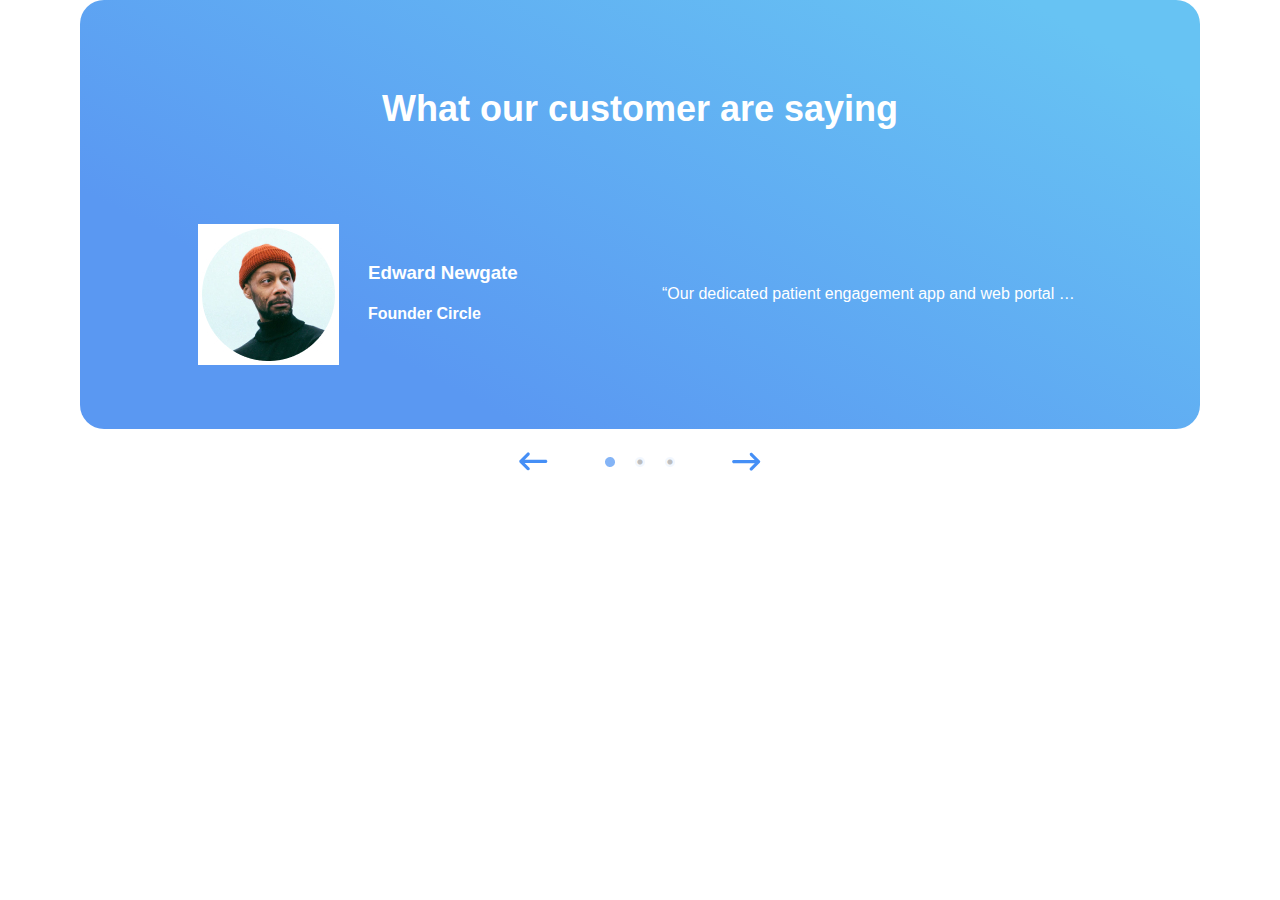
==== commit 8de40f91: "настроен слайдер для разных устройств JS" ====
--- a/index.html
+++ b/index.html
@@ -4,90 +4,99 @@
     <meta charset="UTF-8">
     <meta http-equiv="X-UA-Compatible" content="IE=edge">
     <meta name="viewport" content="width=device-width, initial-scale=1.0">
-    <link rel="stylesheet" href="bootstrap/bootstrap-grid.min.css">
+    <!-- <link rel="stylesheet" href="bootstrap/bootstrap-grid.min.css"> -->
     <link rel="preconnect" href="https://fonts.gstatic.com">
     <link href="https://fonts.googleapis.com/css2?family=Inter:wght@300;400;500;700&display=swap" rel="stylesheet">
     <link rel="stylesheet" href="css/normalize.css">
-    <link rel="stylesheet" href="css/style.css">
-    <title>Document</title>
+    <link rel="stylesheet" href="css/css.css">
+    <link rel="stylesheet" href="slick/slick/slick.css"/>
+    <link rel="stylesheet" href="slick/slick/slick-theme.css">
 </head>
 <body>
-    <section>
-        <div class="container">
-            <!-- Content here -->
-          </div>
-    </section>
-    <section class="network">
-        <div class="row no-gutters">
-            <div class=".col-xs-12 .col-md-12 col-lg-5">
-                 <div class="container-1">
-                    <img  class="container-1__logo" src="img/logo.svg" alt="logo">
-                     <div class="container-1__inf">
-                         <p>The passage experienced a surge in popularity during the 1960s when Letraset used it on their dry-transfer sheets, and again during the 90s as desktop publishers bundled the text with their software.</p>
-                         <svg width="34" height="33" viewBox="0 0 34 33" fill="none">
-                            <path d="M21 0H33.5V33H0V20.5H21V0Z" fill="white"/>
-                        </svg>
-                    </div>
-                 </div>
-                 <!-- Контейнер закончился -->
-            </div>
-            <div class=".col-xs-12 .col-md-12 col-lg-7 .col-md-offset-1">
-                <div class="container-2">
-                    <div class="container-2__register">
-                        <div class="row justify-content-between">
-                            <div class=".col-md-4 col-lg-4">
-                                <div class="container-2__back">
-                                    <img src="img/arrow-back.svg" alt="arrow-back">
-                                    <span>Back</span>
-                                </div>
-                                <!-- /.container-2__back -->
-                            </div>
-                            <div class=".col-md-4 col-lg-4">
-                                <div class="container-2__right">
-                                    <span>step 01/03</span>
-                                </div>
-                                <!-- /.container-2__right -->
-                            </div>
-                        </div>  
+    <div class="trafalgar-customer-slider">
 
-                        <div class="row justify-content-end">
-                              <div class=".col-md-4 col-lg-4">
-                                <div class="container-2__info">
-                                    <span>Personal Info.</span>
-                                </div>
-                              </div>
-                         </div>
+        <div class="trafalgar-customer-slider__wrapper">
+            <h1> What our customer are saying  </h1>
+            <div class="trafalgar-customer-slider__flex">
+                <div class="trafalgar-customer-slider__img" >
+                    <img src="img/user-customer.jpg" alt="">
+                    <div>
+                        <h3> Edward Newgate</h3>
+                        <h4>Founder Circle</h4>
+                    </div>                    
+                </div>
+                <p>“Our dedicated patient engagement app and 
+                web portal allow you to access information instantaneously (no tedeous form, long calls, 
+                or administrative hassle) and securely
+                “Our dedicated patient engagement app and 
+                web portal allow you to access information instantaneously (no tedeous form, long calls, 
+                or administrative hassle) and securely“Our dedicated patient engagement app and 
+                web portal allow you to access information instantaneously (no tedeous form, long calls, 
+                or administrative hassle) and securely“Our dedicated patient engagement app and 
+                web portal allow you to access information instantaneously (no tedeous form, long calls, 
+                or administrative hassle) and securely”</p>
 
-                         <div class="container-2__registerform">
-                             <div class=".col-md-8 col-lg-8 offset-md-1">
-                                <h1>Register Individual Account!</h1>
-                                <p>For the purpose of industry regulation, your details are required.</p>
-                                <form action="#">
-                                    <label for="fullname">Your fullname *</label>
-                                    <input type="text" id="fullname" placeholder="Enter your fullname">
+            </div>           
 
-                                    <label for="email">Email address *</label>
-                                    <input type="email" id="email" placeholder="Enter email address">
+        </div>
+        
+        <div class="trafalgar-customer-slider__wrapper">
+            <h1> What our customer are saying  </h1>
+            <div class="trafalgar-customer-slider__flex">
+                <div class="trafalgar-customer-slider__img" >
+                    <img src="img/user-customer.jpg" alt="">
+                    <div>
+                        <h3> Edward Newgate</h3>
+                        <h4>Founder Circle</h4>
+                    </div>                    
+                </div>
+                <p>“Our dedicated patient engagement app and 
+                web portal allow you to access information instantaneously (no tedeous form, long calls, 
+                or administrative hassle) and securely”</p>
 
-                                    <label for="password">Create password *</label>
-                                    <input type="password" id="password" placeholder="Enter password">
+            </div>           
 
-                                    <div class="container-2__conditions">
-                                        <label for="checkbox" class="container-2__label">
-                                            <input type="checkbox">
-                                            <span class="checkmark"></span>
-                                            I agree to terms & conditions
-                                        </label>
-                                    </div>
-                                    
-                                </form>
-                             </div>
-                            
-                        </div>
-                     </div>
+        </div>
+        
+        <div class="trafalgar-customer-slider__wrapper">
+            <h1> What our customer are saying  </h1>
+            <div class="trafalgar-customer-slider__flex">
+                <div class="trafalgar-customer-slider__img" >
+                    <img src="img/user-customer.jpg" alt="">
+                    <div>
+                        <h3> Edward Newgate</h3>
+                        <h4>Founder Circle</h4>
+                    </div>                    
                 </div>
-                <!-- Контейнер закончился -->
+                <p>“Our dedicated patient engagement app and 
+                web portal allow you to access information instantaneously (no tedeous form, long calls, 
+                or administrative hassle) and securely”</p>
+
+            </div>           
+
         </div>
-    </section>
+    </div>
+
+
+
+
+
+
+    <script src="js/jquery.js"></script>
+    <script src="js/slick.min.js"></script>
+    <script>
+         $('.trafalgar-customer-slider').slick({
+            
+            dots:true,
+            prevArrow: '<div class= "slider-arrow slider-arrow__left"></div>',
+            nextArrow: '<div class="slider-arrow slider-arrow__right"></div>',
+            variableHeight: false,
+            infinite:false
+        });
+    </script>
+    
+
+
+
 </body>
 </html>--- a/css/css.css
+++ b/css/css.css
@@ -0,0 +1,193 @@
+body {
+margin: 0;
+font-family: "Manrope", sans-serif;
+color: #FFFFFF;
+box-sizing: border-box;
+}
+
+h1 h2 h3 h4 p{
+    margin: 0;
+}
+
+.trafalgar-customer-slider{
+    width: 1120px;
+    margin: 0 auto;
+    display: flex;
+    height: auto;
+}
+
+.trafalgar-customer-slider__wrapper{
+    padding: 64px 118px;
+    background: linear-gradient(208.18deg, #67C3F3 9.05%, #5A98F2 76.74%);    border-radius: 24px;
+    box-sizing: border-box;
+    outline: none;
+}
+
+.trafalgar-customer-slider__wrapper h1{
+    font-size: 36px;
+    font-weight: 700;
+    margin-bottom: 94px;
+    text-align: center;
+}
+
+.trafalgar-customer-slider__flex{
+    display: flex;
+    justify-content: space-between;
+    align-items: center;
+}
+
+.trafalgar-customer-slider__img{
+    display: flex;
+    align-items: center;
+}
+.trafalgar-customer-slider__img img{
+    margin-right: 29px;
+}
+
+.trafalgar-customer-slider__flex p{
+    max-width: 420px;
+    text-overflow: ellipsis;
+    max-height: 50px;
+    overflow: hidden;
+    white-space: nowrap;
+}
+
+/* блок настройки slickslider */
+.slider-arrow{
+    position: absolute;
+    bottom: 0;
+    z-index: 99;
+    width: 29px;
+    height: 20px;
+    cursor: pointer;
+}
+
+.slider-arrow__left{
+    background: url(../img/arrow-left_unactive.png) center no-repeat;
+    right: 50%;
+    bottom:-43px;
+    margin-right: 92px;
+}
+
+.slider-arrow__right{
+    background: url(../img/arrow-right_unactive.png) center no-repeat;
+    left: 50%;
+    bottom: -43px;
+    margin-left: 92px;
+}
+
+/* перебивка точек слайдера */
+
+.slick-dots li button:before{
+    content: '';
+    background: url(../img/slider-dots_unactive.png) center no-repeat;
+}
+
+.slick-dots li.slick-active button:before{
+    content: '';
+    background: url(../img/slider-dots_active.png) center no-repeat;
+}
+
+/* адаптив слайдера */
+
+@media screen and ( max-width: 1024px) {
+    .trafalgar-customer-slider{
+        width: 960px;
+    }
+}
+    
+@media screen and ( max-width: 768px){
+    .trafalgar-customer-slider{
+        width: 740px;
+    }
+
+    .trafalgar-customer-slider__wrapper{
+        padding: 20px 30px;
+    }
+}
+
+@media screen and ( max-width: 425px){
+    .trafalgar-customer-slider{
+        width: 425px;
+    }
+
+    .trafalgar-customer-slider__wrapper h1 {
+        font-size: 30px; 
+        margin-bottom: 10px;
+    }
+
+    .trafalgar-customer-slider__flex {
+        display: contents;
+    }
+
+    .trafalgar-customer-slider__img {
+        margin-bottom: 20px;
+    }
+}
+
+@media screen and ( max-width: 357px){
+    .trafalgar-customer-slider{
+        width: 357px;
+    }
+
+    .trafalgar-customer-slider__wrapper h1 {
+        font-size: 20px; 
+        margin-bottom: 10px;
+    }
+
+    .trafalgar-customer-slider__flex {
+        display: contents;
+    }
+
+    .trafalgar-customer-slider__img {
+        margin-bottom: 20px;
+    }
+
+    .trafalgar-customer-slider__img img {
+        margin-right: 20px;
+    }
+
+    h3{
+        font-size: 15px; 
+        margin-bottom: 10px;
+    }
+
+    h4{
+        font-size: 15px; 
+        margin-bottom: 10px;
+    }
+}
+
+@media screen and ( max-width: 320px){
+    .trafalgar-customer-slider{
+        width: 320px;
+    }
+
+    .trafalgar-customer-slider__wrapper h1 {
+        font-size: 20px; 
+        margin-bottom: 10px;
+    }
+
+    .trafalgar-customer-slider__flex {
+        display: contents;
+    }
+
+    .trafalgar-customer-slider__img {
+        margin-bottom: 20px;
+    }
+
+    .trafalgar-customer-slider__img img {
+        margin-right: 20px;
+    }
+
+    h3{
+        font-size: 15px; 
+        margin-bottom: 10px;
+    }
+
+    h4{
+        font-size: 15px; 
+        margin-bottom: 10px;
+    }
+}
+
